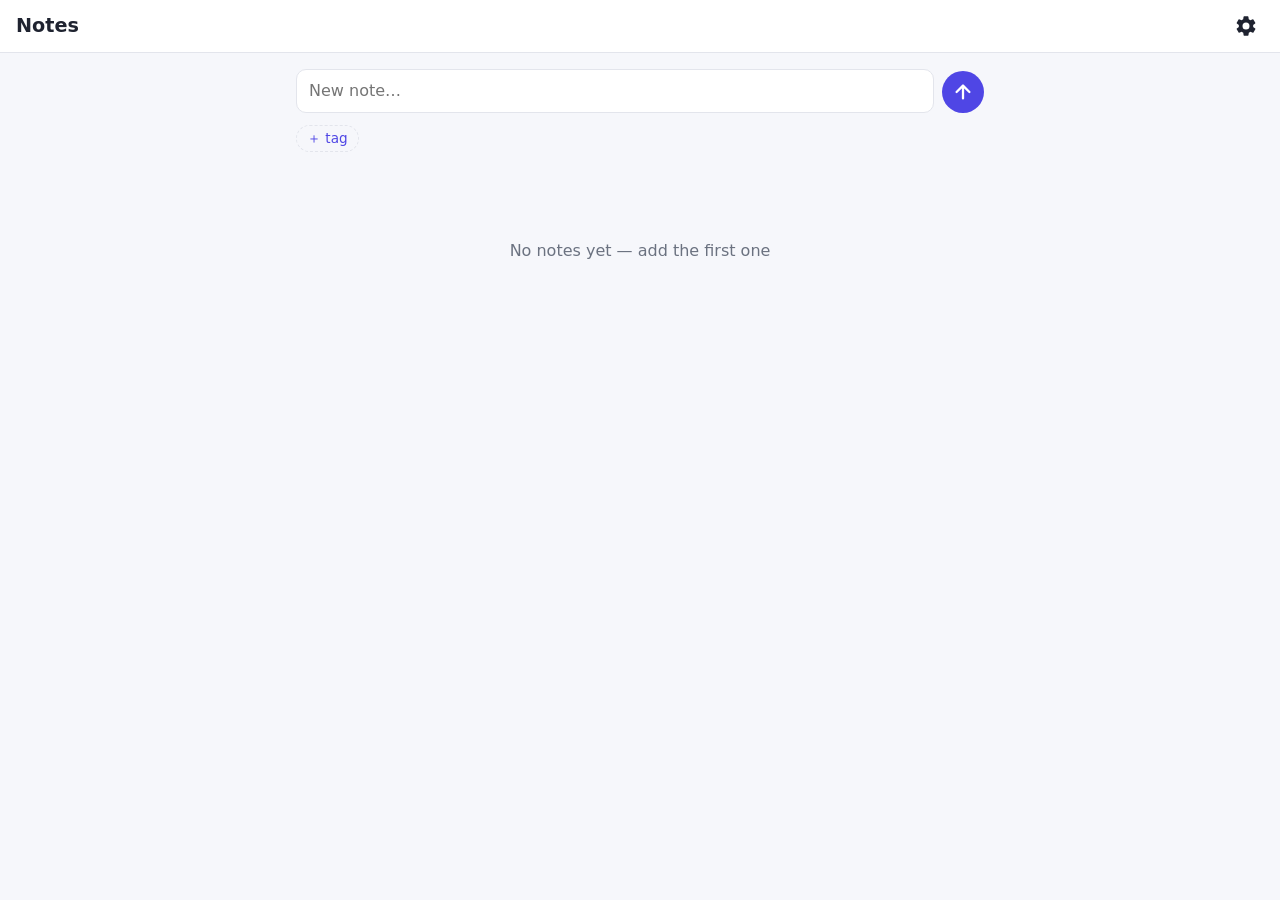
==== public/index.html @ e2eac49c "initial commit" ====
<!doctype html>
<html lang="en">
<head>
  <meta charset="utf-8">
  <meta name="viewport" content="width=device-width, initial-scale=1, viewport-fit=cover">
  <meta name="theme-color" content="#4f46e5">
  <meta name="description" content="One-line notes with tags" data-i18n-content="app.description">
  <title>Notes</title>
  <link rel="manifest" href="manifest.webmanifest">
  <link rel="icon" href="icons/icon.svg" type="image/svg+xml">
  <link rel="apple-touch-icon" href="icons/icon-192.png">
  <link rel="stylesheet" href="css/app.css">
  <script type="module" src="js/app.js"></script>
</head>
<body>
  <!-- Тексты по умолчанию — английские (fallback); переводятся по data-i18n* в js/i18n.js -->
  <header class="topbar">
    <h1 class="topbar__title" data-i18n="app.title">Notes</h1>
    <span id="sync-status" class="sync-status" role="status" aria-live="polite"></span>
    <button id="settings-btn" class="icon-btn" type="button" aria-label="Settings" title="Settings"
            data-i18n-aria-label="settings.title" data-i18n-title="settings.title">
      <svg viewBox="0 0 24 24" width="24" height="24" aria-hidden="true" focusable="false">
        <path fill="currentColor" d="M19.14 12.94a7.4 7.4 0 0 0 .05-.94 7.4 7.4 0 0 0-.05-.94l2.03-1.58a.5.5 0 0 0 .12-.64l-1.92-3.32a.5.5 0 0 0-.61-.22l-2.39.96a7 7 0 0 0-1.62-.94l-.36-2.54a.5.5 0 0 0-.5-.42h-3.84a.5.5 0 0 0-.5.42l-.36 2.54a7.3 7.3 0 0 0-1.62.94l-2.39-.96a.5.5 0 0 0-.61.22L2.71 8.84a.5.5 0 0 0 .12.64l2.03 1.58a7.4 7.4 0 0 0 0 1.88l-2.03 1.58a.5.5 0 0 0-.12.64l1.92 3.32a.5.5 0 0 0 .61.22l2.39-.96c.5.38 1.04.7 1.62.94l.36 2.54a.5.5 0 0 0 .5.42h3.84a.5.5 0 0 0 .5-.42l.36-2.54a7.3 7.3 0 0 0 1.62-.94l2.39.96a.5.5 0 0 0 .61-.22l1.92-3.32a.5.5 0 0 0-.12-.64zM12 15.5A3.5 3.5 0 1 1 12 8.5a3.5 3.5 0 0 1 0 7z"/>
      </svg>
    </button>
  </header>

  <main class="container">
    <form id="note-form" class="note-form" autocomplete="off">
      <div class="note-form__row">
        <!-- textarea, а не input: длинная строка переносится и видна целиком. Заметка остаётся однострочной:
             Enter сохраняет, переводы строк при вставке заменяются пробелами; высота подстраивается под текст (app.js). -->
        <textarea id="note-text" class="input input--autogrow" rows="1" maxlength="500" required
                  enterkeyhint="send" placeholder="New note…" data-i18n-placeholder="note.placeholder"
                  aria-label="Note text" data-i18n-aria-label="note.textLabel"></textarea>
        <button id="note-submit" class="round-btn" type="submit"
                aria-label="Add" title="Add" data-i18n-aria-label="note.add" data-i18n-title="note.add">
          <svg viewBox="0 0 24 24" width="22" height="22" aria-hidden="true" focusable="false">
            <path fill="none" stroke="currentColor" stroke-width="2.5" stroke-linecap="round" stroke-linejoin="round"
                  d="M12 19V5M5 12l7-7 7 7"/>
          </svg>
        </button>
      </div>
      <!-- Выбранные теги одновременно прикрепляются к новой заметке и фильтруют список (все сразу). -->
      <div id="tag-picker" class="tags" role="group" aria-label="Note tags" data-i18n-aria-label="note.tagsLabel">
        <button id="add-tag-btn" class="chip chip--add" type="button"
                title="New tag" data-i18n-title="tag.new" data-i18n="tag.add">＋ tag</button>
        <input id="new-tag-input" class="chip chip--input" type="text" maxlength="32" hidden
               placeholder="tag name" data-i18n-placeholder="tag.namePlaceholder"
               aria-label="New tag name" data-i18n-aria-label="tag.nameLabel">
        <button id="clear-tags-btn" class="chip chip--clear" type="button" hidden
                title="Clear selected tags and filter" data-i18n-title="filter.clearTitle" data-i18n="filter.clear">✕ clear</button>
      </div>
    </form>

    <section id="notes-list" class="notes" aria-live="polite"></section>
  </main>

  <dialog id="settings-dialog" class="dialog">
    <form id="settings-form" method="dialog" class="settings">
      <header class="dialog__header">
        <h2 data-i18n="settings.title">Settings</h2>
        <button class="icon-btn" value="close" aria-label="Close" data-i18n-aria-label="settings.close">✕</button>
      </header>

      <fieldset class="settings__providers">
        <legend data-i18n="settings.storage">Where to store notes</legend>
        <label><input type="radio" name="provider" value="none"> <span data-i18n="provider.none">Only on this device</span></label>
        <label><input type="radio" name="provider" value="s3"> <span data-i18n="provider.s3">S3 storage</span></label>
        <label><input type="radio" name="provider" value="yandex"> <span data-i18n="provider.yandex">Yandex Disk</span></label>
        <label><input type="radio" name="provider" value="gdrive"> <span data-i18n="provider.gdrive">Google Drive</span></label>
        <label><input type="radio" name="provider" value="registration"> <span data-i18n="provider.registration">Registration</span></label>
      </fieldset>

      <fieldset class="settings__panel" data-provider="s3">
        <legend>S3</legend>
        <label><span data-i18n="s3.endpoint">Endpoint</span> <input class="input" name="s3.endpoint" type="url" placeholder="https://storage.yandexcloud.net"></label>
        <label><span data-i18n="s3.region">Region</span> <input class="input" name="s3.region" placeholder="ru-central1"></label>
        <label><span data-i18n="s3.bucket">Bucket</span> <input class="input" name="s3.bucket"></label>
        <label><span data-i18n="s3.prefix">Prefix</span> <input class="input" name="s3.prefix" placeholder="notes/"></label>
        <label><span data-i18n="s3.accessKeyId">Access Key ID</span> <input class="input" name="s3.accessKeyId" autocomplete="off"></label>
        <label><span data-i18n="s3.secretAccessKey">Secret Access Key</span> <input class="input" name="s3.secretAccessKey" type="password" autocomplete="off"></label>
        <label class="check"><input type="checkbox" name="s3.virtualHosted"> <span data-i18n="s3.virtualHosted">Bucket in subdomain (virtual-hosted)</span></label>
        <label class="check"><input type="checkbox" name="s3.conditionalWrites"> <span data-i18n="s3.conditionalWrites">Conditional writes (If-Match), protects against races</span></label>
        <p class="hint" data-i18n="s3.corsHint">The bucket needs CORS: GET and PUT methods, headers *, ExposeHeaders: ETag.</p>
      </fieldset>

      <fieldset class="settings__panel" data-provider="yandex">
        <legend data-i18n="provider.yandex">Yandex Disk</legend>
        <p class="auth-state" data-auth-state="yandex"></p>
        <button class="btn" type="button" data-action="yandex-login" data-i18n="auth.yandexLogin">Sign in with Yandex</button>
        <button class="btn btn--ghost" type="button" data-action="yandex-logout" data-i18n="auth.logout">Sign out</button>
      </fieldset>

      <fieldset class="settings__panel" data-provider="gdrive">
        <legend data-i18n="provider.gdrive">Google Drive</legend>
        <p class="auth-state" data-auth-state="gdrive"></p>
        <button class="btn" type="button" data-action="gdrive-login" data-i18n="auth.googleLogin">Sign in with Google</button>
        <button class="btn btn--ghost" type="button" data-action="gdrive-logout" data-i18n="auth.logout">Sign out</button>
      </fieldset>

      <fieldset class="settings__panel" data-provider="registration">
        <legend data-i18n="provider.registration">Registration</legend>
        <p class="auth-state" data-auth-state="registration"></p>
        <p id="registration-hint" class="hint"></p>
        <button class="btn" type="button" data-action="register" data-i18n="registration.register">Sign up</button>
        <button class="btn btn--ghost" type="button" data-action="registration-reset" data-i18n="registration.reset">Reset</button>
      </fieldset>

      <p id="settings-sync-info" class="hint"></p>
      <p id="settings-version" class="hint"></p>

      <footer class="dialog__footer">
        <button class="btn" type="button" data-action="sync-now" data-i18n="settings.syncNow">Sync now</button>
        <button class="btn btn--primary" type="button" data-action="save" data-i18n="settings.save">Save</button>
      </footer>
    </form>
  </dialog>

  <div id="toast" class="toast" role="alert" hidden></div>

  <div id="update-bar" class="update-bar" role="status" hidden>
    <span id="update-text" data-i18n="update.available">A new version is available</span>
    <button id="update-btn" class="btn btn--primary" type="button" data-i18n="update.apply">Update</button>
  </div>

  <template id="note-template">
    <!-- Сетка: номер | текст | ✕ в первой строке, теги — под текстом. Время создания — в datetime и подсказке номера. -->
    <li class="note">
      <time class="note__num"></time>
      <span class="note__text"></span>
      <span class="note__tags"></span>
      <button class="note__delete icon-btn" type="button" aria-label="Delete note" title="Delete"
              data-i18n-aria-label="note.delete" data-i18n-title="note.deleteShort">✕</button>
    </li>
  </template>
</body>
</html>
---- public/css/app.css ----
:root {
  --bg: #f6f7fb;
  --surface: #fff;
  --text: #1f2330;
  --muted: #6b7280;
  --border: #e3e5ec;
  --primary: #4f46e5;
  --primary-soft: #eef0ff;
  --danger: #dc2626;
  --radius: 10px;
  --gap: 12px;
  color-scheme: light dark;
  font: 16px/1.4 system-ui, -apple-system, "Segoe UI", Roboto, sans-serif;
}

@media (prefers-color-scheme: dark) {
  :root {
    --bg: #14161c;
    --surface: #1d2029;
    --text: #e8eaf0;
    --muted: #9aa1b1;
    --border: #2c303c;
    --primary: #818cf8;
    --primary-soft: #262a45;
  }
}

* { box-sizing: border-box; }
[hidden] { display: none !important; }

body {
  margin: 0;
  background: var(--bg);
  color: var(--text);
  padding-bottom: env(safe-area-inset-bottom);
}

/* ---------- Шапка ---------- */
.topbar {
  position: sticky;
  top: 0;
  z-index: 10;
  display: flex;
  align-items: center;
  gap: var(--gap);
  padding: calc(8px + env(safe-area-inset-top)) 16px 8px;
  background: var(--surface);
  border-bottom: 1px solid var(--border);
}
.topbar__title { flex: 1; margin: 0; font-size: 1.2rem; }
.sync-status { color: var(--muted); font-size: .8rem; }
.sync-status--error { color: var(--danger); cursor: help; text-decoration: underline dotted; }

.container { max-width: 720px; margin: 0 auto; padding: 16px; }

/* ---------- Кнопки и поля ---------- */
.btn, .icon-btn, .chip { font: inherit; color: inherit; cursor: pointer; }
.btn {
  padding: 8px 14px;
  border: 1px solid var(--border);
  border-radius: var(--radius);
  background: var(--surface);
}
.btn--primary { background: var(--primary); border-color: var(--primary); color: #fff; }
.btn--ghost { border-color: transparent; background: transparent; color: var(--muted); }
.icon-btn {
  display: inline-grid;
  place-items: center;
  width: 36px;
  height: 36px;
  border: 0;
  border-radius: 50%;
  background: transparent;
}
.icon-btn:hover { background: var(--primary-soft); }

.input {
  width: 100%;
  padding: 10px 12px;
  border: 1px solid var(--border);
  border-radius: var(--radius);
  background: var(--surface);
  color: inherit;
  font: inherit;
}
.input:focus, .chip--input:focus { outline: 2px solid var(--primary); outline-offset: -1px; }

/* Поле, растущее вниз под текст: высоту выставляет app.js (autoGrow), ручное изменение размера не нужно.
   После max-height появляется прокрутка, чтобы на мобильных поле не вытеснило список с экрана. */
.input--autogrow {
  display: block;
  resize: none;
  overflow-y: hidden;
  max-height: 40vh;
  line-height: inherit;
  overflow-wrap: anywhere;
}

/* ---------- Форма ---------- */
/* Без карточки (фона, рамки, внутреннего отступа): на мобильных важнее ширина. */
.note-form {
  display: grid;
  gap: var(--gap);
  margin-bottom: 16px;
}
/* Кнопка прижата к нижнему краю растущего поля — как в мессенджерах. */
.note-form__row { display: flex; align-items: flex-end; gap: 8px; }

/* Круглая кнопка отправки со стрелкой */
.round-btn {
  flex: none;
  display: inline-grid;
  place-items: center;
  width: 42px;
  height: 42px;
  border: 0;
  border-radius: 50%;
  background: var(--primary);
  color: #fff;
  cursor: pointer;
  transition: transform .1s, opacity .15s;
}
.round-btn:hover { opacity: .9; }
.round-btn:active { transform: scale(.94); }
.round-btn:focus-visible { outline: 2px solid var(--primary); outline-offset: 2px; }

/* ---------- Теги ---------- */
.tags { display: flex; flex-wrap: wrap; gap: 6px; }
.chip {
  padding: 3px 10px;
  border: 1px solid var(--border);
  border-radius: 999px;
  background: transparent;
  font-size: .85rem;
  line-height: 1.4;
}
.chip:hover { border-color: var(--primary); }
.chip--active { background: var(--primary); border-color: var(--primary); color: #fff; }
.chip--add { border-style: dashed; color: var(--primary); }
.chip--clear { border-color: transparent; color: var(--muted); }
.chip--input { width: 9em; background: var(--surface); cursor: text; }
.chip--small { padding: 0 8px; font-size: .75rem; color: var(--primary); border-color: transparent; background: var(--primary-soft); }

/* ---------- Список заметок ---------- */
.notes {
    margin-top: 3rem;
}
.day { margin-bottom: 20px; }
.day__title { margin: 0 0 6px; font-size: .85rem; font-weight: 600; color: var(--muted); text-transform: uppercase; letter-spacing: .03em; }
/* Без карточки: заметки разделены только линиями и выровнены по краю поля ввода. */
.day__list { margin: 0; padding: 0; list-style: none; }

/*
 * Сетка заметки: «номер | текст | ✕», теги — второй строкой под текстом.
 * Кнопка удаления всегда справа на уровне первой строки текста — не переносится на узких экранах.
 * Отступы — маргинами у непустых элементов, а не gap: без номера и без тегов не остаётся пустых зазоров.
 */
.note {
  --note-line: 1.4em;       /* высота строки текста (line-height в :root) */
  --note-delete-size: 28px;
  display: grid;
  grid-template-columns: auto minmax(0, 1fr) auto;
  grid-template-areas:
    "num text del"
    ".   tags .";
  align-items: baseline;
  padding: 10px 0;
  border-top: 1px solid var(--border);
}
.note:first-child { border-top: 0; }
.note__num {
  grid-area: num;
  min-width: 1.2em;
  margin-right: 10px;
  color: var(--muted);
  font-size: .8rem;
  font-variant-numeric: tabular-nums;
  text-align: right;
}
.note__num:empty { display: none; }
.note__text { grid-area: text; overflow-wrap: anywhere; }
.note__tags { grid-area: tags; display: flex; flex-wrap: wrap; gap: 4px; }
.note__tags:not(:empty) { margin-top: 4px; }
.note__delete {
  grid-area: del;
  align-self: start;
  width: var(--note-delete-size);
  height: var(--note-delete-size);
  /* центр кнопки — на середине первой строки текста */
  margin: calc((var(--note-line) - var(--note-delete-size)) / 2) 0 0 8px;
  color: var(--muted);
  opacity: 0;
}
.note:hover .note__delete, .note__delete:focus-visible { opacity: 1; }
@media (hover: none) { .note__delete { opacity: .6; } }

.empty { text-align: center; color: var(--muted); padding: 40px 0; }

/* ---------- Диалог настроек ---------- */
.dialog {
  width: min(480px, calc(100vw - 24px));
  max-height: calc(100vh - 24px);
  padding: 0;
  border: 1px solid var(--border);
  border-radius: var(--radius);
  background: var(--surface);
  color: var(--text);
}
.dialog::backdrop { background: rgb(0 0 0 / .4); }
.settings { display: grid; gap: var(--gap); padding: 16px; }
.dialog__header, .dialog__footer { display: flex; align-items: center; justify-content: space-between; gap: 8px; }
.dialog__header h2 { margin: 0; font-size: 1.1rem; }
.dialog__footer { justify-content: flex-end; }
.settings fieldset { display: grid; gap: 8px; margin: 0; padding: 12px; border: 1px solid var(--border); border-radius: var(--radius); }
.settings legend { padding: 0 4px; color: var(--muted); font-size: .85rem; }
.settings label { display: grid; gap: 4px; font-size: .9rem; }
.settings .settings__providers label, .settings label.check { display: flex; align-items: center; gap: 8px; }
.hint { margin: 0; color: var(--muted); font-size: .8rem; }
.auth-state { margin: 0; font-size: .9rem; }

/* ---------- Полоса обновления ---------- */
.update-bar {
  position: fixed;
  left: 50%;
  top: calc(60px + env(safe-area-inset-top));
  transform: translateX(-50%);
  display: flex;
  align-items: center;
  gap: var(--gap);
  max-width: calc(100vw - 32px);
  padding: 8px 8px 8px 16px;
  border: 1px solid var(--primary);
  border-radius: var(--radius);
  background: var(--primary-soft);
  box-shadow: 0 4px 16px rgb(0 0 0 / .15);
  z-index: 90;
}

/* ---------- Toast ---------- */
.toast {
  position: fixed;
  left: 50%;
  bottom: calc(16px + env(safe-area-inset-bottom));
  transform: translateX(-50%);
  max-width: calc(100vw - 32px);
  padding: 10px 16px;
  border-radius: var(--radius);
  background: var(--text);
  color: var(--bg);
  box-shadow: 0 4px 16px rgb(0 0 0 / .2);
  z-index: 100;
}
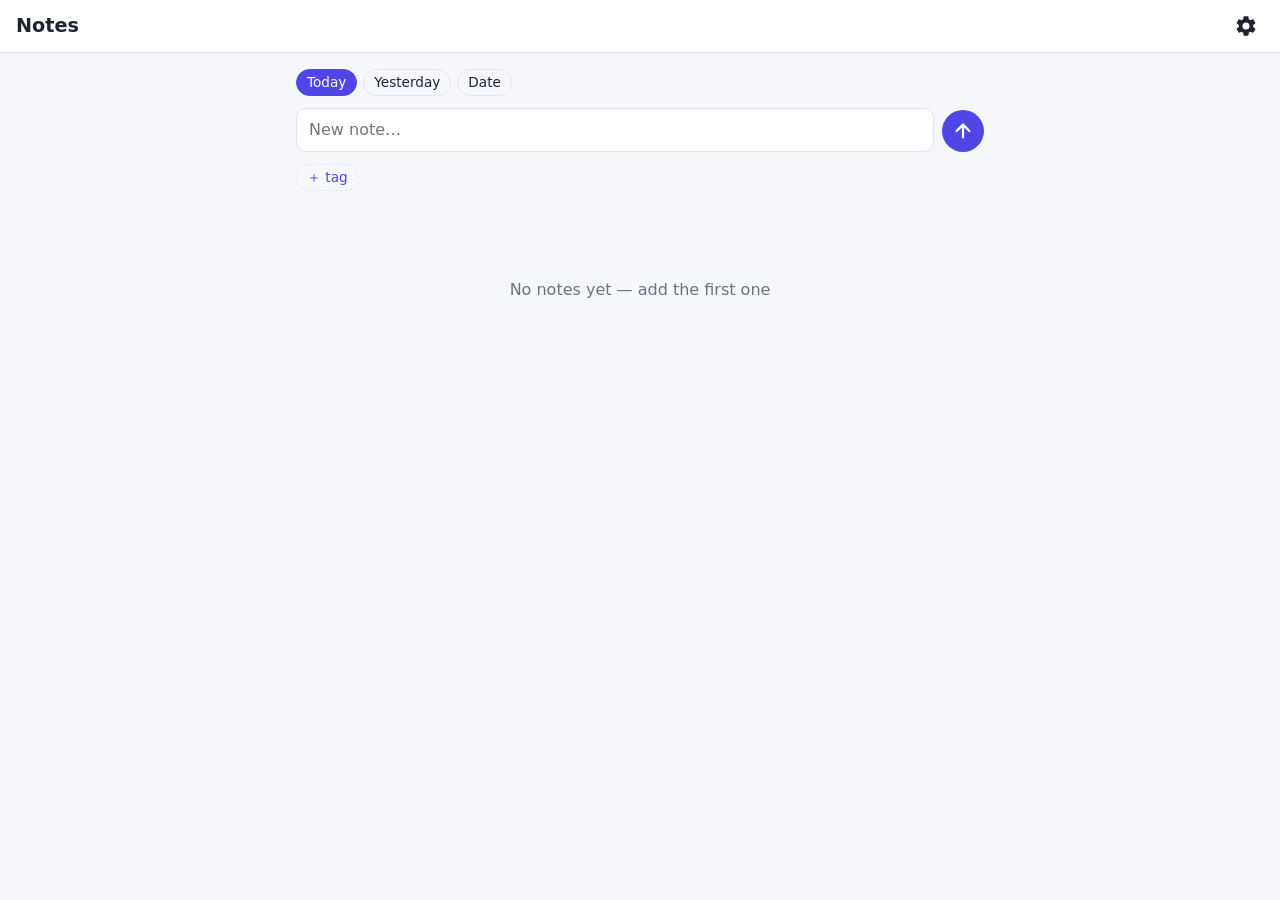
==== commit 1794817f: "возможность писать заметки в прошлые даты" ====
--- a/public/index.html
+++ b/public/index.html
@@ -27,6 +27,18 @@
 
   <main class="container">
     <form id="note-form" class="note-form" autocomplete="off">
+      <!-- День новой заметки: «Сегодня» (по умолчанию), «Вчера», «Дата» — системный календарь. Выбор сохраняется
+           между заметками. Подпись чипа «Дата» (выбранная дата) выставляет app.js, поэтому у него нет data-i18n. -->
+      <div id="day-picker" class="tags day-picker" role="group" aria-label="Note date" data-i18n-aria-label="noteDay.label">
+        <button class="chip" type="button" data-day-choice="today" data-i18n="day.today">Today</button>
+        <button class="chip" type="button" data-day-choice="yesterday" data-i18n="day.yesterday">Yesterday</button>
+        <span class="day-picker__custom">
+          <button id="day-custom-btn" class="chip" type="button" data-day-choice="custom"
+                  title="Choose a date" data-i18n-title="noteDay.pickTitle">Date</button>
+          <!-- Под чипом и невидимо: календарь браузера (showPicker) открывается рядом с ним. -->
+          <input id="day-input" class="day-picker__input" type="date" tabindex="-1" aria-hidden="true">
+        </span>
+      </div>
       <div class="note-form__row">
         <!-- textarea, а не input: длинная строка переносится и видна целиком. Заметка остаётся однострочной:
              Enter сохраняет, переводы строк при вставке заменяются пробелами; высота подстраивается под текст (app.js). -->
@@ -66,10 +78,9 @@
       <fieldset class="settings__providers">
         <legend data-i18n="settings.storage">Where to store notes</legend>
         <label><input type="radio" name="provider" value="none"> <span data-i18n="provider.none">Only on this device</span></label>
+        <label><input type="radio" name="provider" value="yandex"> <span data-i18n="provider.yandex">Yandex Disk</span></label>
         <label><input type="radio" name="provider" value="s3"> <span data-i18n="provider.s3">S3 storage</span></label>
-        <label><input type="radio" name="provider" value="yandex"> <span data-i18n="provider.yandex">Yandex Disk</span></label>
         <label><input type="radio" name="provider" value="gdrive"> <span data-i18n="provider.gdrive">Google Drive</span></label>
-        <label><input type="radio" name="provider" value="registration"> <span data-i18n="provider.registration">Registration</span></label>
       </fieldset>
 
       <fieldset class="settings__panel" data-provider="s3">
@@ -99,16 +110,12 @@
         <button class="btn btn--ghost" type="button" data-action="gdrive-logout" data-i18n="auth.logout">Sign out</button>
       </fieldset>
 
-      <fieldset class="settings__panel" data-provider="registration">
-        <legend data-i18n="provider.registration">Registration</legend>
-        <p class="auth-state" data-auth-state="registration"></p>
-        <p id="registration-hint" class="hint"></p>
-        <button class="btn" type="button" data-action="register" data-i18n="registration.register">Sign up</button>
-        <button class="btn btn--ghost" type="button" data-action="registration-reset" data-i18n="registration.reset">Reset</button>
-      </fieldset>
-
       <p id="settings-sync-info" class="hint"></p>
-      <p id="settings-version" class="hint"></p>
+      <!-- Версия и ссылка на разработчика — одной строкой, бледным шрифтом. Имя латиницей на обоих языках, не переводится. -->
+      <p class="hint settings__about">
+        <span id="settings-version"></span>
+        <a class="settings__author" href="https://alex-yashin.ru/" target="_blank" rel="noopener">Alex Yashin</a>
+      </p>
 
       <footer class="dialog__footer">
         <button class="btn" type="button" data-action="sync-now" data-i18n="settings.syncNow">Sync now</button>
--- a/public/css/app.css
+++ b/public/css/app.css
@@ -140,6 +140,21 @@
 .chip--clear { border-color: transparent; color: var(--muted); }
 .chip--input { width: 9em; background: var(--surface); cursor: text; }
 .chip--small { padding: 0 8px; font-size: .75rem; color: var(--primary); border-color: transparent; background: var(--primary-soft); }
+
+/* ---------- Выбор дня новой заметки ---------- */
+/* Поле даты невидимо лежит под чипом «Дата»: display:none нельзя — showPicker() не работает у неотрисованного поля,
+   а календарь открывается привязанным к положению поля. */
+.day-picker__custom { position: relative; display: inline-flex; }
+.day-picker__input {
+  position: absolute;
+  inset: 0;
+  width: 100%;
+  height: 100%;
+  padding: 0;
+  border: 0;
+  opacity: 0;
+  pointer-events: none;
+}
 
 /* ---------- Список заметок ---------- */
 .notes {
@@ -216,6 +231,10 @@
 .settings label { display: grid; gap: 4px; font-size: .9rem; }
 .settings .settings__providers label, .settings label.check { display: flex; align-items: center; gap: 8px; }
 .hint { margin: 0; color: var(--muted); font-size: .8rem; }
+/* Версия слева, ссылка на разработчика справа — тем же бледным шрифтом; подчёркивание только при наведении. */
+.settings__about { display: flex; justify-content: space-between; gap: 8px; }
+.settings__author { color: inherit; text-decoration: none; }
+.settings__author:hover, .settings__author:focus-visible { text-decoration: underline; }
 .auth-state { margin: 0; font-size: .9rem; }
 
 /* ---------- Полоса обновления ---------- */
